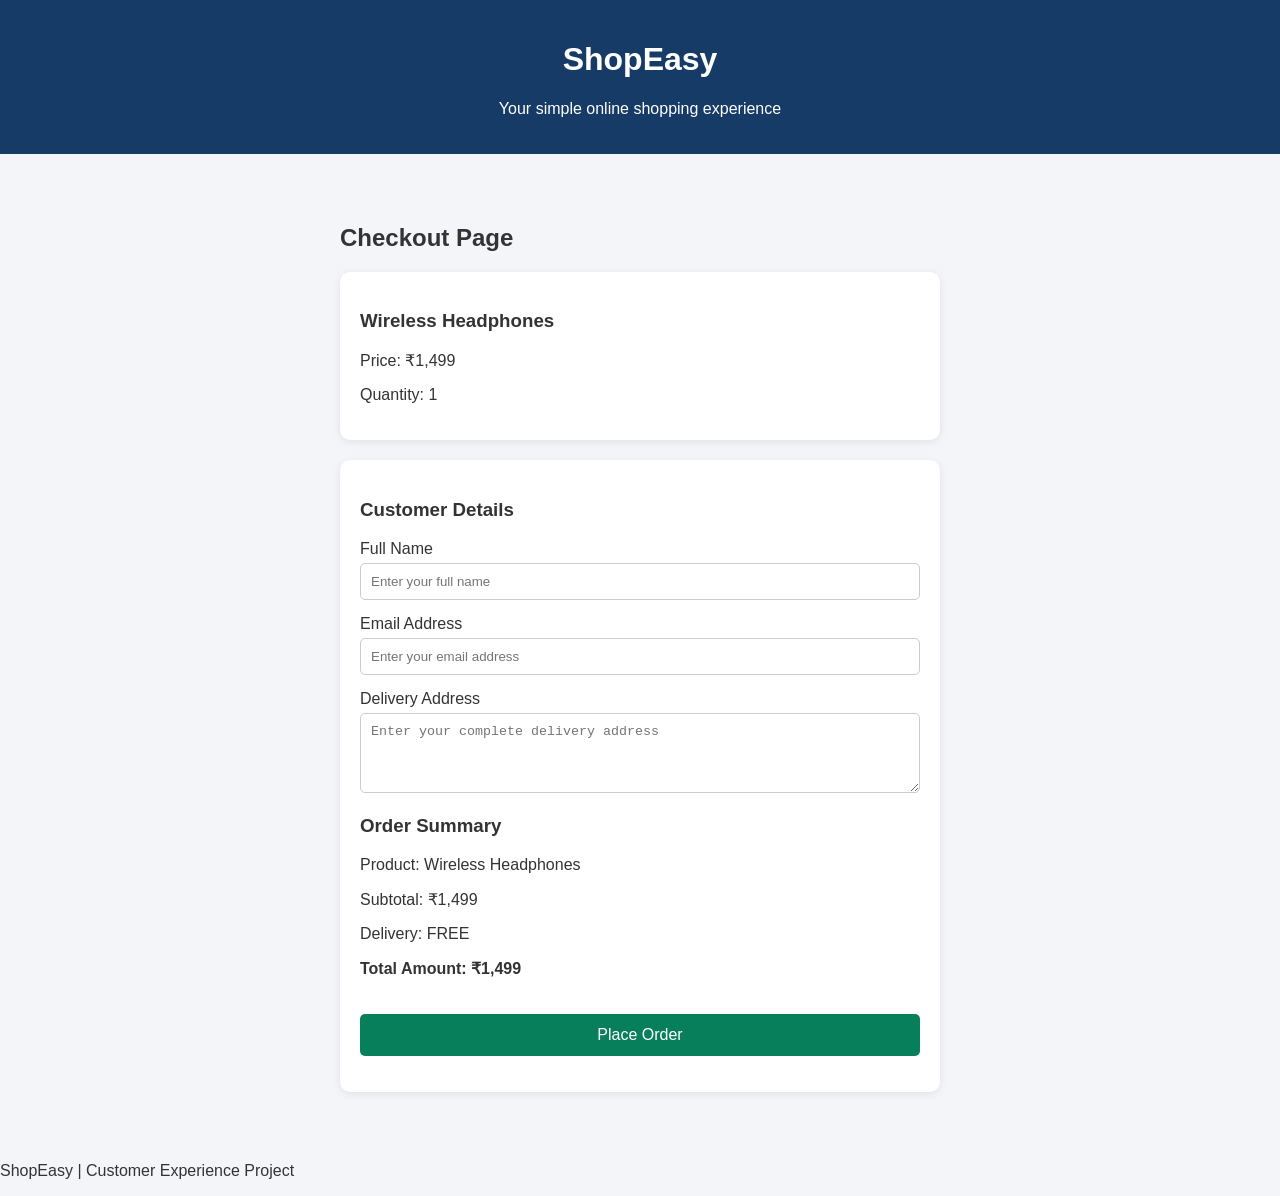
==== index.html @ 76f74aa1 "Add files via upload" ====
<!DOCTYPE html>
<html lang="en">

<head>
    <meta charset="UTF-8">
    <meta name="viewport" content="width=device-width, initial-scale=1.0">

    <title>ShopEasy - Checkout</title>

    <!-- CSS Stylesheet -->
    <link rel="stylesheet" href="style.css">

    <!-- Contentsquare Tracking Script -->
    <script defer src="https://t.contentsquare.net/uxa/ee7d7c569a0a5.js"></script>

</head>

<body>

    <!-- Website Header -->
    <header>
        <h1>ShopEasy</h1>
        <p>Your simple online shopping experience</p>
    </header>

    <!-- Main Checkout Section -->
    <main>

        <h2>Checkout Page</h2>

        <!-- Product Information -->
        <section class="product">

            <h3>Wireless Headphones</h3>

            <p>Price: ₹1,499</p>

            <p>Quantity: 1</p>

        </section>

        <!-- Customer Checkout Form -->
        <section class="checkout">

            <h3>Customer Details</h3>

            <form id="checkoutForm">

                <label for="name">Full Name</label>
                <input
                    type="text"
                    id="name"
                    name="name"
                    placeholder="Enter your full name"
                    required
                >

                <label for="email">Email Address</label>
                <input
                    type="email"
                    id="email"
                    name="email"
                    placeholder="Enter your email address"
                    required
                >

                <label for="address">Delivery Address</label>
                <textarea
                    id="address"
                    name="address"
                    placeholder="Enter your complete delivery address"
                    required
                ></textarea>

                <!-- Order Summary -->
                <h3>Order Summary</h3>

                <p>Product: Wireless Headphones</p>

                <p>Subtotal: ₹1,499</p>

                <p>Delivery: FREE</p>

                <p><strong>Total Amount: ₹1,499</strong></p>

                <!-- Place Order Button -->
                <button type="submit">
                    Place Order
                </button>

            </form>

            <!-- Order Confirmation Message -->
            <p id="message" role="status"></p>

        </section>

    </main>

    <!-- Footer -->
    <footer>
        <p>ShopEasy | Customer Experience Project</p>
    </footer>

    <!-- JavaScript -->
    <script src="script.js"></script>

</body>

</html>
---- style.css ----
body {
    font-family: Arial, sans-serif;
    background-color: #f3f5f9;
    margin: 0;
    color: #333;
}

header {
    background-color: #173b67;
    color: white;
    text-align: center;
    padding: 20px;
}

main {
    max-width: 600px;
    margin: 30px auto;
    padding: 20px;
}

.product,
.checkout {
    background-color: white;
    padding: 20px;
    margin-bottom: 20px;
    border-radius: 10px;
    box-shadow: 0 2px 8px rgba(0, 0, 0, 0.08);
}

label {
    display: block;
    margin-top: 15px;
}

input,
textarea {
    width: 100%;
    padding: 10px;
    margin-top: 5px;
    box-sizing: border-box;
    border: 1px solid #ccc;
    border-radius: 5px;
}

textarea {
    min-height: 80px;
}

button {
    width: 100%;
    padding: 12px;
    margin-top: 20px;
    background-color: #087f5b;
    color: white;
    border: none;
    border-radius: 5px;
    cursor: pointer;
    font-size: 16px;
}

button:hover {
    background-color: #066647;
}
/* VERSION B: IMPROVED CHECKOUT DESIGN */

.version-b {
    background: #f4f7fb;
    color: #263449;
    min-height: 100vh;
}

.version-b .topbar {
    background: #ffffff;
    color: #173b67;
    padding: 20px 7%;
    display: flex;
    justify-content: space-between;
    align-items: center;
    border-bottom: 1px solid #e5eaf0;
}

.version-b .brand {
    font-size: 27px;
    font-weight: bold;
}

.version-b .brand span {
    color: #087f5b;
}

.version-b .secure-message {
    font-size: 14px;
}

.version-b .progress-container {
    max-width: 500px;
    margin: 30px auto;
    display: flex;
    align-items: center;
    justify-content: center;
    gap: 12px;
}

.version-b .progress-step {
    text-align: center;
    color: #7c899b;
    min-width: 65px;
}

.version-b .progress-step span {
    display: inline-flex;
    width: 32px;
    height: 32px;
    align-items: center;
    justify-content: center;
    border-radius: 50%;
    background: #e1e7ef;
    font-weight: bold;
}

.version-b .progress-step.completed span,
.version-b .progress-step.active span {
    background: #087f5b;
    color: white;
}

.version-b .progress-step.active {
    color: #087f5b;
    font-weight: bold;
}

.version-b .progress-step p {
    margin: 7px 0 0;
    font-size: 13px;
}

.version-b .progress-line {
    height: 2px;
    width: 65px;
    background: #dce3ec;
    margin-top: -22px;
}

.version-b .checkout-layout {
    max-width: 1100px;
    margin: 30px auto;
    padding: 0 20px;
    display: grid;
    grid-template-columns: 1.5fr 1fr;
    gap: 25px;
    align-items: start;
}

.version-b .checkout-main h1 {
    font-size: 30px;
    margin-bottom: 8px;
}

.version-b .subtitle {
    color: #68768a;
    margin-bottom: 25px;
}

.version-b .checkout-card,
.version-b .order-card {
    background: white;
    padding: 25px;
    border-radius: 14px;
    box-shadow: 0 4px 18px rgba(30, 50, 80, 0.07);
}

.version-b .checkout-card h2,
.version-b .order-card h2 {
    margin-top: 0;
    font-size: 21px;
}

.version-b .form-group {
    margin-bottom: 18px;
}

.version-b .form-group label {
    display: block;
    margin-bottom: 8px;
    font-weight: 600;
}

.version-b .form-group input,
.version-b .form-group textarea,
.version-b .form-group select {
    width: 100%;
    padding: 13px;
    border: 1px solid #d5dce5;
    border-radius: 8px;
    font-size: 15px;
    box-sizing: border-box;
    background: white;
}

.version-b .form-group input:focus,
.version-b .form-group textarea:focus,
.version-b .form-group select:focus {
    outline: 2px solid #b4dfd1;
    border-color: #087f5b;
}

.version-b .form-group textarea {
    min-height: 90px;
    resize: vertical;
}

.version-b #placeOrderB {
    width: 100%;
    padding: 15px;
    background: #087f5b;
    color: white;
    border: none;
    border-radius: 8px;
    font-size: 16px;
    font-weight: bold;
    cursor: pointer;
    transition: background 0.2s;
}

.version-b #placeOrderB:hover {
    background: #066647;
}

.version-b #messageB {
    font-weight: bold;
    color: #087f5b;
    text-align: center;
}

.version-b .demo-note {
    color: #68768a;
    font-size: 12px;
    line-height: 1.5;
    text-align: center;
}

.version-b .product-row {
    display: flex;
    align-items: center;
    gap: 12px;
    margin: 22px 0;
}

.version-b .product-icon {
    width: 55px;
    height: 55px;
    background: #eef3f8;
    border-radius: 10px;
    display: flex;
    align-items: center;
    justify-content: center;
    font-size: 27px;
}

.version-b .product-info {
    flex: 1;
}

.version-b .product-info h3 {
    font-size: 14px;
    margin: 0 0 6px;
}

.version-b .product-info p {
    font-size: 13px;
    color: #68768a;
    margin: 0;
}

.version-b .product-row strong {
    font-size: 14px;
}

.version-b .price-row,
.version-b .total-row {
    display: flex;
    justify-content: space-between;
    gap: 12px;
    margin: 18px 0;
}

.version-b .free {
    color: #087f5b;
    font-weight: bold;
}

.version-b .total-row {
    font-size: 17px;
}

.version-b .trust-box {
    background: #eff9f5;
    color: #176b50;
    border-radius: 8px;
    padding: 15px;
    line-height: 2;
    font-size: 13px;
    margin-top: 25px;
}

.version-b footer {
    text-align: center;
    padding: 25px;
    color: #68768a;
    font-size: 13px;
}

/* Mobile-friendly layout */
@media (max-width: 750px) {
    .version-b .checkout-layout {
        grid-template-columns: 1fr;
    }

    .version-b .checkout-main h1 {
        font-size: 25px;
    }

    .version-b .topbar {
        padding: 18px;
    }

    .version-b .progress-container {
        gap: 5px;
        padding: 0 10px;
    }

    .version-b .progress-line {
        width: 35px;
    }
}
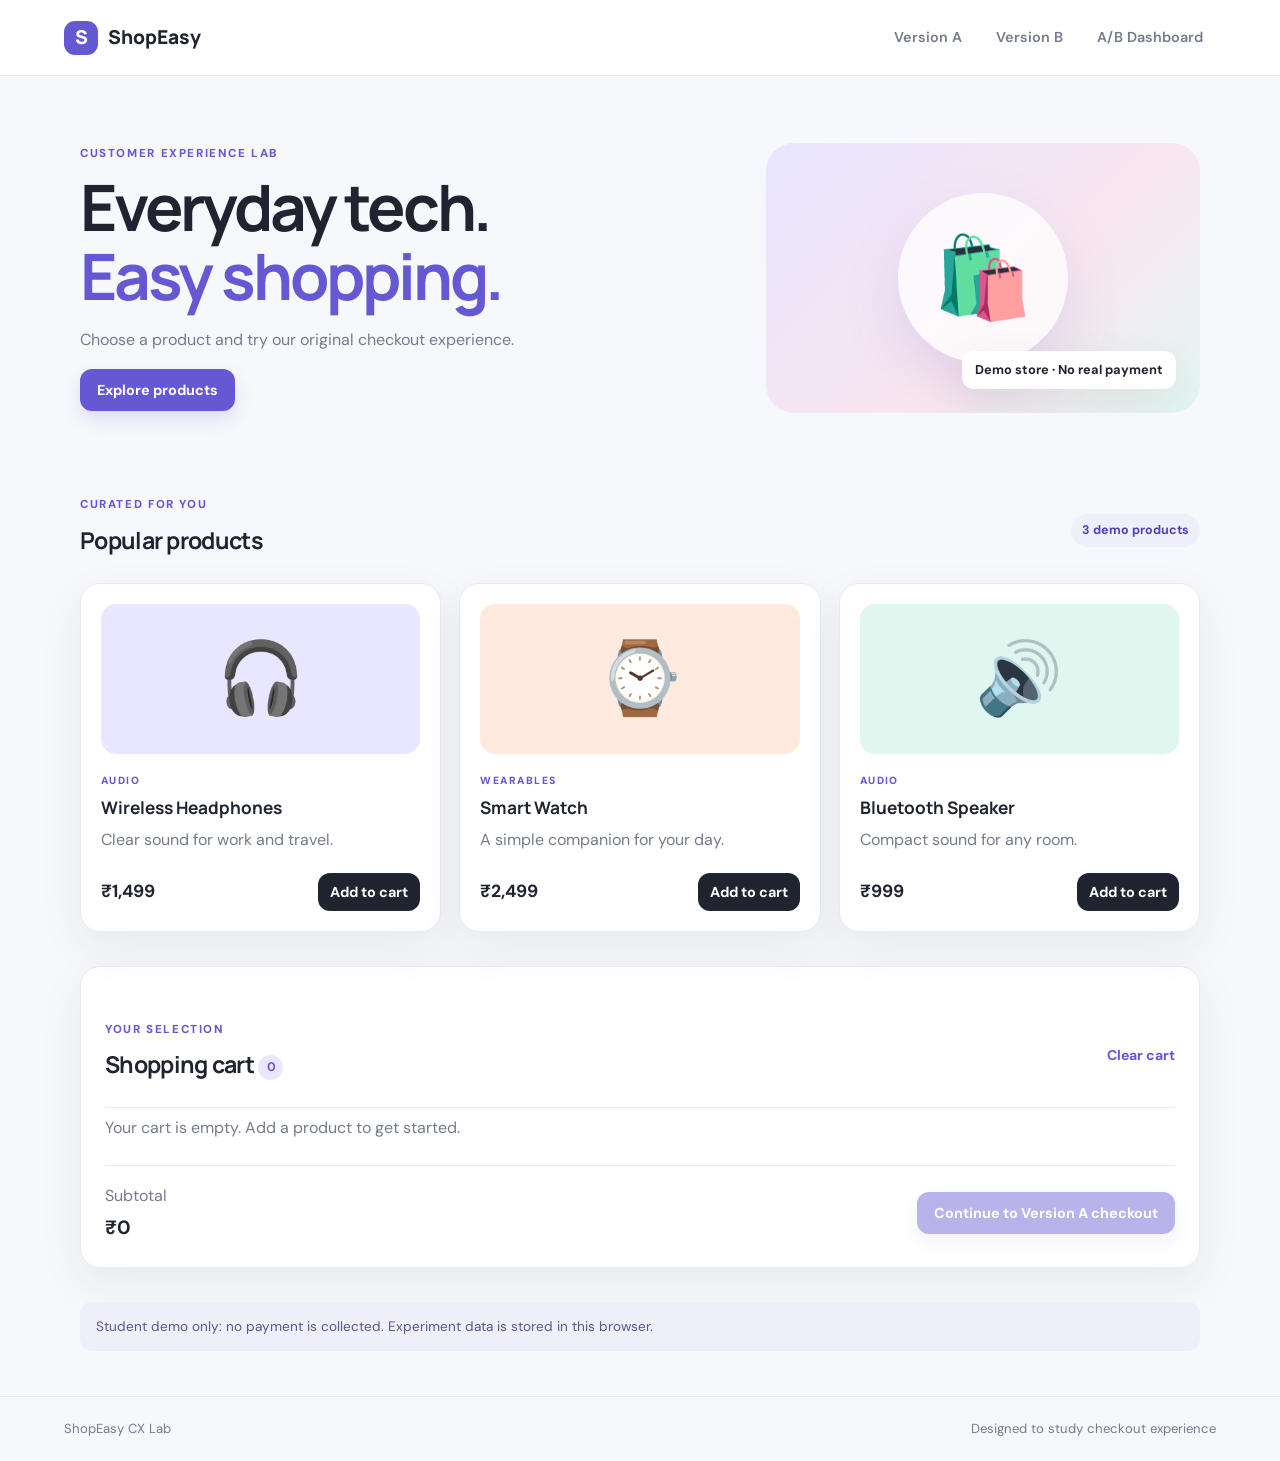
==== commit 0098d880: "Upgrade ShopEasy with improved checkout and A/B dashboard" ====
--- a/index.html
+++ b/index.html
@@ -1,110 +1,35 @@
-<!DOCTYPE html>
-<html lang="en">
-
-<head>
-    <meta charset="UTF-8">
-    <meta name="viewport" content="width=device-width, initial-scale=1.0">
-
-    <title>ShopEasy - Checkout</title>
-
-    <!-- CSS Stylesheet -->
-    <link rel="stylesheet" href="style.css">
-
-    <!-- Contentsquare Tracking Script -->
-    <script defer src="https://t.contentsquare.net/uxa/ee7d7c569a0a5.js"></script>
-
-</head>
-
-<body>
-
-    <!-- Website Header -->
-    <header>
-        <h1>ShopEasy</h1>
-        <p>Your simple online shopping experience</p>
-    </header>
-
-    <!-- Main Checkout Section -->
-    <main>
-
-        <h2>Checkout Page</h2>
-
-        <!-- Product Information -->
-        <section class="product">
-
-            <h3>Wireless Headphones</h3>
-
-            <p>Price: ₹1,499</p>
-
-            <p>Quantity: 1</p>
-
-        </section>
-
-        <!-- Customer Checkout Form -->
-        <section class="checkout">
-
-            <h3>Customer Details</h3>
-
-            <form id="checkoutForm">
-
-                <label for="name">Full Name</label>
-                <input
-                    type="text"
-                    id="name"
-                    name="name"
-                    placeholder="Enter your full name"
-                    required
-                >
-
-                <label for="email">Email Address</label>
-                <input
-                    type="email"
-                    id="email"
-                    name="email"
-                    placeholder="Enter your email address"
-                    required
-                >
-
-                <label for="address">Delivery Address</label>
-                <textarea
-                    id="address"
-                    name="address"
-                    placeholder="Enter your complete delivery address"
-                    required
-                ></textarea>
-
-                <!-- Order Summary -->
-                <h3>Order Summary</h3>
-
-                <p>Product: Wireless Headphones</p>
-
-                <p>Subtotal: ₹1,499</p>
-
-                <p>Delivery: FREE</p>
-
-                <p><strong>Total Amount: ₹1,499</strong></p>
-
-                <!-- Place Order Button -->
-                <button type="submit">
-                    Place Order
-                </button>
-
-            </form>
-
-            <!-- Order Confirmation Message -->
-            <p id="message" role="status"></p>
-
-        </section>
-
-    </main>
-
-    <!-- Footer -->
-    <footer>
-        <p>ShopEasy | Customer Experience Project</p>
-    </footer>
-
-    <!-- JavaScript -->
-    <script src="script.js"></script>
-
-</body>
-
+<!doctype html>
+<html lang="en">
+<head>
+  <meta charset="utf-8">
+  <meta name="viewport" content="width=device-width, initial-scale=1">
+  <title>ShopEasy | Version A</title>
+  <link rel="stylesheet" href="style.css">
+  <script defer src="script.js"></script>
+</head>
+<body>
+<header class="topbar">
+  <a class="brand" href="index.html"><span class="brand-mark">S</span> ShopEasy</a>
+  <nav><a href="checkout-a.html">Version A</a><a href="checkout-b.html">Version B</a><a href="ab-test.html">A/B Dashboard</a></nav>
+</header>
+<main class="container">
+  <section class="hero">
+    <div><p class="eyebrow">CUSTOMER EXPERIENCE LAB</p><h1>Everyday tech.<br><span>Easy shopping.</span></h1><p class="muted">Choose a product and try our original checkout experience.</p><a class="button button-primary" href="#products">Explore products</a></div>
+    <div class="hero-art"><div class="orb">🛍️</div><span class="floating-tag">Demo store · No real payment</span></div>
+  </section>
+  <section id="products" class="section-head"><div><p class="eyebrow">CURATED FOR YOU</p><h2>Popular products</h2></div><span class="pill">3 demo products</span></section>
+  <section class="product-grid">
+    <article class="product-card"><div class="product-emoji purple">🎧</div><p class="category">AUDIO</p><h3>Wireless Headphones</h3><p class="muted">Clear sound for work and travel.</p><div class="product-bottom"><strong>₹1,499</strong><button class="button button-dark add-to-cart" data-id="headphones">Add to cart</button></div></article>
+    <article class="product-card"><div class="product-emoji peach">⌚</div><p class="category">WEARABLES</p><h3>Smart Watch</h3><p class="muted">A simple companion for your day.</p><div class="product-bottom"><strong>₹2,499</strong><button class="button button-dark add-to-cart" data-id="watch">Add to cart</button></div></article>
+    <article class="product-card"><div class="product-emoji mint">🔊</div><p class="category">AUDIO</p><h3>Bluetooth Speaker</h3><p class="muted">Compact sound for any room.</p><div class="product-bottom"><strong>₹999</strong><button class="button button-dark add-to-cart" data-id="speaker">Add to cart</button></div></article>
+  </section>
+  <section class="cart-panel">
+    <div class="section-head"><div><p class="eyebrow">YOUR SELECTION</p><h2>Shopping cart <span class="count-badge" id="cart-count">0</span></h2></div><button id="clear-cart" class="text-button" type="button">Clear cart</button></div>
+    <div id="cart-items" class="cart-items"><p class="muted">Your cart is empty. Add a product to get started.</p></div>
+    <div class="cart-footer"><div><span class="muted">Subtotal</span><strong id="cart-subtotal">₹0</strong></div><a id="continue-checkout" class="button button-primary disabled" href="checkout-a.html">Continue to Version A checkout</a></div>
+  </section>
+  <p class="notice">Student demo only: no payment is collected. Experiment data is stored in this browser.</p>
+</main>
+<footer>ShopEasy CX Lab <span>Designed to study checkout experience</span></footer>
+</body>
 </html>
--- a/style.css
+++ b/style.css
@@ -1,335 +1,5 @@
-body {
-    font-family: Arial, sans-serif;
-    background-color: #f3f5f9;
-    margin: 0;
-    color: #333;
-}
-
-header {
-    background-color: #173b67;
-    color: white;
-    text-align: center;
-    padding: 20px;
-}
-
-main {
-    max-width: 600px;
-    margin: 30px auto;
-    padding: 20px;
-}
-
-.product,
-.checkout {
-    background-color: white;
-    padding: 20px;
-    margin-bottom: 20px;
-    border-radius: 10px;
-    box-shadow: 0 2px 8px rgba(0, 0, 0, 0.08);
-}
-
-label {
-    display: block;
-    margin-top: 15px;
-}
-
-input,
-textarea {
-    width: 100%;
-    padding: 10px;
-    margin-top: 5px;
-    box-sizing: border-box;
-    border: 1px solid #ccc;
-    border-radius: 5px;
-}
-
-textarea {
-    min-height: 80px;
-}
-
-button {
-    width: 100%;
-    padding: 12px;
-    margin-top: 20px;
-    background-color: #087f5b;
-    color: white;
-    border: none;
-    border-radius: 5px;
-    cursor: pointer;
-    font-size: 16px;
-}
-
-button:hover {
-    background-color: #066647;
-}
-/* VERSION B: IMPROVED CHECKOUT DESIGN */
-
-.version-b {
-    background: #f4f7fb;
-    color: #263449;
-    min-height: 100vh;
-}
-
-.version-b .topbar {
-    background: #ffffff;
-    color: #173b67;
-    padding: 20px 7%;
-    display: flex;
-    justify-content: space-between;
-    align-items: center;
-    border-bottom: 1px solid #e5eaf0;
-}
-
-.version-b .brand {
-    font-size: 27px;
-    font-weight: bold;
-}
-
-.version-b .brand span {
-    color: #087f5b;
-}
-
-.version-b .secure-message {
-    font-size: 14px;
-}
-
-.version-b .progress-container {
-    max-width: 500px;
-    margin: 30px auto;
-    display: flex;
-    align-items: center;
-    justify-content: center;
-    gap: 12px;
-}
-
-.version-b .progress-step {
-    text-align: center;
-    color: #7c899b;
-    min-width: 65px;
-}
-
-.version-b .progress-step span {
-    display: inline-flex;
-    width: 32px;
-    height: 32px;
-    align-items: center;
-    justify-content: center;
-    border-radius: 50%;
-    background: #e1e7ef;
-    font-weight: bold;
-}
-
-.version-b .progress-step.completed span,
-.version-b .progress-step.active span {
-    background: #087f5b;
-    color: white;
-}
-
-.version-b .progress-step.active {
-    color: #087f5b;
-    font-weight: bold;
-}
-
-.version-b .progress-step p {
-    margin: 7px 0 0;
-    font-size: 13px;
-}
-
-.version-b .progress-line {
-    height: 2px;
-    width: 65px;
-    background: #dce3ec;
-    margin-top: -22px;
-}
-
-.version-b .checkout-layout {
-    max-width: 1100px;
-    margin: 30px auto;
-    padding: 0 20px;
-    display: grid;
-    grid-template-columns: 1.5fr 1fr;
-    gap: 25px;
-    align-items: start;
-}
-
-.version-b .checkout-main h1 {
-    font-size: 30px;
-    margin-bottom: 8px;
-}
-
-.version-b .subtitle {
-    color: #68768a;
-    margin-bottom: 25px;
-}
-
-.version-b .checkout-card,
-.version-b .order-card {
-    background: white;
-    padding: 25px;
-    border-radius: 14px;
-    box-shadow: 0 4px 18px rgba(30, 50, 80, 0.07);
-}
-
-.version-b .checkout-card h2,
-.version-b .order-card h2 {
-    margin-top: 0;
-    font-size: 21px;
-}
-
-.version-b .form-group {
-    margin-bottom: 18px;
-}
-
-.version-b .form-group label {
-    display: block;
-    margin-bottom: 8px;
-    font-weight: 600;
-}
-
-.version-b .form-group input,
-.version-b .form-group textarea,
-.version-b .form-group select {
-    width: 100%;
-    padding: 13px;
-    border: 1px solid #d5dce5;
-    border-radius: 8px;
-    font-size: 15px;
-    box-sizing: border-box;
-    background: white;
-}
-
-.version-b .form-group input:focus,
-.version-b .form-group textarea:focus,
-.version-b .form-group select:focus {
-    outline: 2px solid #b4dfd1;
-    border-color: #087f5b;
-}
-
-.version-b .form-group textarea {
-    min-height: 90px;
-    resize: vertical;
-}
-
-.version-b #placeOrderB {
-    width: 100%;
-    padding: 15px;
-    background: #087f5b;
-    color: white;
-    border: none;
-    border-radius: 8px;
-    font-size: 16px;
-    font-weight: bold;
-    cursor: pointer;
-    transition: background 0.2s;
-}
-
-.version-b #placeOrderB:hover {
-    background: #066647;
-}
-
-.version-b #messageB {
-    font-weight: bold;
-    color: #087f5b;
-    text-align: center;
-}
-
-.version-b .demo-note {
-    color: #68768a;
-    font-size: 12px;
-    line-height: 1.5;
-    text-align: center;
-}
-
-.version-b .product-row {
-    display: flex;
-    align-items: center;
-    gap: 12px;
-    margin: 22px 0;
-}
-
-.version-b .product-icon {
-    width: 55px;
-    height: 55px;
-    background: #eef3f8;
-    border-radius: 10px;
-    display: flex;
-    align-items: center;
-    justify-content: center;
-    font-size: 27px;
-}
-
-.version-b .product-info {
-    flex: 1;
-}
-
-.version-b .product-info h3 {
-    font-size: 14px;
-    margin: 0 0 6px;
-}
-
-.version-b .product-info p {
-    font-size: 13px;
-    color: #68768a;
-    margin: 0;
-}
-
-.version-b .product-row strong {
-    font-size: 14px;
-}
-
-.version-b .price-row,
-.version-b .total-row {
-    display: flex;
-    justify-content: space-between;
-    gap: 12px;
-    margin: 18px 0;
-}
-
-.version-b .free {
-    color: #087f5b;
-    font-weight: bold;
-}
-
-.version-b .total-row {
-    font-size: 17px;
-}
-
-.version-b .trust-box {
-    background: #eff9f5;
-    color: #176b50;
-    border-radius: 8px;
-    padding: 15px;
-    line-height: 2;
-    font-size: 13px;
-    margin-top: 25px;
-}
-
-.version-b footer {
-    text-align: center;
-    padding: 25px;
-    color: #68768a;
-    font-size: 13px;
-}
-
-/* Mobile-friendly layout */
-@media (max-width: 750px) {
-    .version-b .checkout-layout {
-        grid-template-columns: 1fr;
-    }
-
-    .version-b .checkout-main h1 {
-        font-size: 25px;
-    }
-
-    .version-b .topbar {
-        padding: 18px;
-    }
-
-    .version-b .progress-container {
-        gap: 5px;
-        padding: 0 10px;
-    }
-
-    .version-b .progress-line {
-        width: 35px;
-    }
-}+@import url('https://fonts.googleapis.com/css2?family=DM+Sans:wght@400;500;600;700&family=Manrope:wght@400;500;600;700;800&display=swap');
+:root{--ink:#1f2430;--muted:#747b8b;--paper:#f7f8fc;--white:#fff;--purple:#6558d3;--purple-dark:#4e42b5;--line:#e8eaf2;--mint:#dff7ee;--peach:#ffeadf;--lav:#e9e6ff;--shadow:0 16px 45px rgba(31,36,48,.07)}
+*{box-sizing:border-box}html{scroll-behavior:smooth}body{margin:0;background:var(--paper);color:var(--ink);font-family:'DM Sans',sans-serif;line-height:1.55}h1,h2,h3,p{margin-top:0}h1,h2,h3,.brand{font-family:Manrope,sans-serif}h1{font-size:clamp(2.2rem,5vw,4rem);line-height:1.08;letter-spacing:-.05em;margin-bottom:18px}h1 span{color:var(--purple)}h2{font-size:1.45rem;letter-spacing:-.03em;margin-bottom:6px}h3{font-size:1.08rem;margin-bottom:6px}.muted{color:var(--muted)}.small{font-size:.84rem}.eyebrow,.category{font-size:.72rem;font-weight:800;letter-spacing:.14em;color:var(--purple);margin-bottom:9px}.topbar{height:76px;display:flex;align-items:center;justify-content:space-between;padding:0 max(5vw,24px);background:#fff;border-bottom:1px solid var(--line);gap:20px}.brand{display:flex;align-items:center;gap:10px;text-decoration:none;color:var(--ink);font-size:1.2rem;font-weight:800}.brand-mark{display:grid;place-items:center;width:34px;height:34px;background:var(--purple);color:white;border-radius:11px}nav{display:flex;gap:8px;flex-wrap:wrap}nav a{color:var(--muted);text-decoration:none;padding:9px 13px;border-radius:10px;font-size:.9rem;font-weight:600}nav a:hover,nav a.active{background:var(--lav);color:var(--purple-dark)}.container{width:min(1120px,90%);margin:0 auto}.hero{display:grid;grid-template-columns:1.2fr .8fr;align-items:center;min-height:390px;padding:50px 0 36px;gap:35px}.hero p:not(.eyebrow){max-width:470px}.hero-art{min-height:270px;border-radius:28px;background:linear-gradient(135deg,#e8e5ff,#f9e6ef 60%,#e2f6f1);display:grid;place-items:center;position:relative;overflow:hidden}.orb{width:170px;height:170px;display:grid;place-items:center;border-radius:50%;background:rgba(255,255,255,.75);font-size:5rem;box-shadow:0 25px 55px #766bc52b}.floating-tag{position:absolute;bottom:24px;right:24px;background:#fff;padding:9px 13px;border-radius:12px;font-size:.8rem;font-weight:700;box-shadow:var(--shadow)}.button{border:0;border-radius:12px;padding:12px 17px;font:700 .9rem 'DM Sans',sans-serif;text-decoration:none;display:inline-flex;align-items:center;justify-content:center;cursor:pointer;transition:transform .15s,box-shadow .15s}.button:hover{transform:translateY(-1px)}.button-primary{background:var(--purple);color:white;box-shadow:0 8px 18px #6558d32a}.button-primary:hover{background:var(--purple-dark)}.button-dark{background:var(--ink);color:#fff}.button-outline{background:#fff;border:1px solid var(--line);color:var(--ink)}.disabled{opacity:.45;pointer-events:none}.section-head{display:flex;justify-content:space-between;align-items:center;gap:20px;margin:30px 0 18px}.pill{background:#efeffa;color:var(--purple-dark);font-size:.78rem;font-weight:700;padding:7px 11px;border-radius:99px}.product-grid{display:grid;grid-template-columns:repeat(3,1fr);gap:18px}.product-card,.cart-panel,.checkout-card,.order-card,.feedback-card,.comparison-card,.metric-card,.mini-card{background:#fff;border:1px solid var(--line);border-radius:20px;box-shadow:var(--shadow)}.product-card{padding:20px}.product-emoji{height:150px;border-radius:15px;display:grid;place-items:center;font-size:4.4rem;margin-bottom:19px}.purple{background:var(--lav)}.peach{background:var(--peach)}.mint{background:var(--mint)}.category{font-size:.65rem;margin-bottom:6px}.product-bottom{display:flex;justify-content:space-between;align-items:center;gap:8px;margin-top:20px}.product-bottom strong{font-size:1.1rem}.product-bottom .button{padding:10px 12px}.cart-panel{padding:24px;margin:34px 0}.count-badge{font:700 .78rem 'DM Sans';display:inline-grid;place-items:center;min-width:25px;height:25px;border-radius:50%;background:var(--lav);color:var(--purple);vertical-align:middle}.text-button{background:none;border:0;color:var(--purple);font:700 .88rem 'DM Sans';text-decoration:none;cursor:pointer;padding:8px 0}.cart-items{border-top:1px solid var(--line);border-bottom:1px solid var(--line);padding:8px 0}.cart-row{display:grid;grid-template-columns:1fr auto auto;gap:15px;align-items:center;padding:12px 0}.cart-product{font-weight:700}.qty-controls{display:flex;align-items:center;gap:10px}.qty-controls button{width:28px;height:28px;border:1px solid var(--line);background:white;border-radius:8px;cursor:pointer}.remove-item{border:0;background:none;color:#c44c60;cursor:pointer}.cart-footer{display:flex;align-items:center;justify-content:space-between;gap:18px;padding-top:18px}.cart-footer>div{display:grid;gap:4px}.cart-footer strong{font-size:1.2rem}.notice,.info-banner{padding:14px 16px;border-radius:12px;background:#efeffa;color:#5c568a;font-size:.85rem}.checkout-container{padding-top:42px;padding-bottom:30px}.checkout-heading{margin-bottom:25px}.checkout-heading h1{font-size:clamp(2rem,4vw,3rem)}.checkout-layout{display:grid;grid-template-columns:1.25fr .75fr;gap:22px;align-items:start}.checkout-card,.order-card{padding:26px}.step-line{display:flex;align-items:center;gap:13px;margin-bottom:24px}.step-number{width:38px;height:38px;display:grid;place-items:center;background:var(--lav);color:var(--purple);font-weight:800;border-radius:12px}.step-line p{margin:0}.checkout-card label,.feedback-controls label{display:block;font-weight:700;font-size:.87rem;margin:14px 0 6px}.checkout-card input,.checkout-card textarea,.checkout-card select,.feedback-controls select{width:100%;border:1px solid #dfe2ec;border-radius:10px;padding:12px 13px;font:inherit;background:#fff;color:var(--ink);outline:none}.checkout-card input:focus,.checkout-card textarea:focus,.checkout-card select:focus,.feedback-controls select:focus{border-color:var(--purple);box-shadow:0 0 0 3px #6558d31c}.full-width{width:100%;margin-top:20px}.order-card{background:#fff}.checkout-items{padding:12px 0;border-bottom:1px solid var(--line);margin-bottom:10px}.checkout-item{display:flex;justify-content:space-between;gap:10px;padding:7px 0;font-size:.9rem}.summary-row{display:flex;justify-content:space-between;padding:8px 0;color:var(--muted)}.summary-row strong{color:var(--ink)}.total-row{border-top:1px solid var(--line);margin-top:8px;padding-top:17px;font-size:1.08rem}.total-row strong{font-size:1.3rem}.feedback-card{display:flex;justify-content:space-between;gap:25px;align-items:center;padding:24px;margin-top:24px}.feedback-controls{width:min(310px,100%)}.feedback-controls .button{margin-top:12px;width:100%}.dashboard-heading{display:flex;justify-content:space-between;align-items:center;gap:20px;padding:45px 0 20px}.dashboard-heading h1{font-size:clamp(2rem,4vw,3rem)}.info-banner{margin-bottom:22px;background:#e9f5f1;color:#336e5d}.metric-grid{display:grid;grid-template-columns:repeat(4,1fr);gap:15px}.metric-card{padding:20px}.metric-label,.metric-note{display:block;color:var(--muted);font-size:.82rem}.metric-card>strong{display:block;font:800 2.3rem Manrope;letter-spacing:-.05em;margin:10px 0 3px}.metric-note{font-size:.75rem}.comparison-card{padding:24px;margin-top:20px}.rate-row{display:grid;grid-template-columns:1fr 1fr;gap:28px;margin:24px 0}.rate-label{display:flex;justify-content:space-between;gap:10px;font-size:.9rem;margin-bottom:10px}.rate-label strong{font-size:1.05rem}.bar-track{height:12px;border-radius:99px;background:#f0f1f7;overflow:hidden}.bar-fill{height:100%;border-radius:99px;transition:width .3s}.bar-a{background:#9a91ec}.bar-b{background:#41b994}.result-box{display:flex;gap:13px;align-items:flex-start;padding:16px;border-radius:14px;background:#f7f6ff}.result-icon{width:32px;height:32px;display:grid;place-items:center;background:#e6e2ff;color:var(--purple);border-radius:10px;flex-shrink:0}.result-box p{margin:4px 0 0;color:var(--muted);font-size:.9rem}.bottom-grid{display:grid;grid-template-columns:1fr 1fr;gap:18px;margin:20px 0}.mini-card{padding:22px}.mini-numbers{display:flex;gap:45px;margin:18px 0}.mini-numbers div{display:grid;gap:4px}.mini-numbers span{color:var(--muted);font-size:.85rem}.mini-numbers strong{font:800 1.8rem Manrope}.feedback-summary{display:flex;align-items:baseline;gap:13px;margin:20px 0}.feedback-summary strong{font:800 2rem Manrope}.feedback-summary span{color:var(--muted);font-size:.85rem}footer{margin-top:45px;padding:22px 5%;border-top:1px solid var(--line);display:flex;justify-content:space-between;gap:20px;color:var(--muted);font-size:.82rem}footer span{text-align:right}
+@media(max-width:760px){.topbar{height:auto;min-height:72px;align-items:flex-start;padding:16px 5%;flex-direction:column}.topbar nav{width:100%;gap:2px}.topbar nav a{padding:8px 9px;font-size:.82rem}.hero{grid-template-columns:1fr;padding-top:35px}.hero-art{min-height:200px}.product-grid{grid-template-columns:1fr}.product-emoji{height:125px}.cart-row{grid-template-columns:1fr auto}.cart-row .remove-item{grid-column:1/-1;text-align:left}.cart-footer,.feedback-card,.dashboard-heading{align-items:stretch;flex-direction:column}.checkout-layout,.rate-row,.bottom-grid{grid-template-columns:1fr}.metric-grid{grid-template-columns:1fr 1fr}.checkout-card,.order-card{padding:20px}.feedback-controls{width:100%}footer{flex-direction:column}footer span{text-align:left}}
+@media(max-width:390px){.metric-grid{grid-template-columns:1fr}.container{width:92%}.cart-panel{padding:17px}.product-bottom{align-items:flex-start;flex-direction:column}.section-head{align-items:flex-start}}
